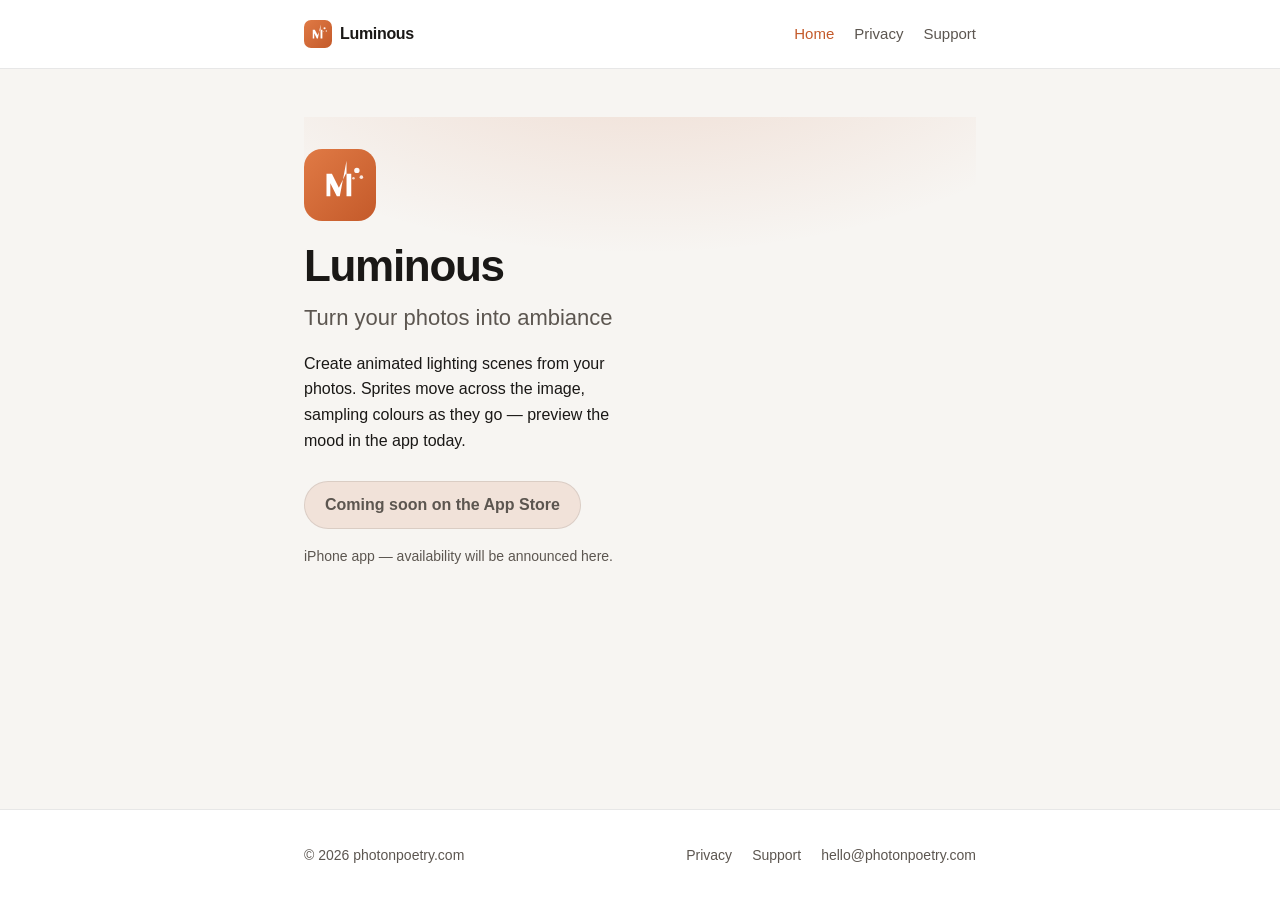
==== index.html @ 47f89f88 "Initial Luminous brochure site for photonpoetry.com. Static HTML/CSS ready for Cloudflare Pages with" ====
<!DOCTYPE html>
<html lang="en">
  <head>
    <meta charset="utf-8" />
    <meta name="viewport" content="width=device-width, initial-scale=1" />
    <title>Luminous — Turn your photos into ambiance</title>
    <meta
      name="description"
      content="Luminous turns your photos into animated lighting scenes with in-app preview. Coming soon on the App Store."
    />
    <link rel="icon" href="assets/favicon.svg" type="image/svg+xml" />
    <link rel="stylesheet" href="assets/style.css" />
  </head>
  <body>
    <header class="site-header">
      <div class="site-header__inner">
        <a class="brand-link" href="index.html">
          <img
            class="brand-link__logo"
            src="assets/logo.svg"
            alt=""
            width="28"
            height="28"
          />
          <span>Luminous</span>
        </a>
        <nav class="site-nav" aria-label="Primary">
          <a href="index.html" aria-current="page">Home</a>
          <a href="privacy.html">Privacy</a>
          <a href="support.html">Support</a>
        </nav>
      </div>
    </header>

    <main class="page">
      <section class="hero">
        <img
          class="hero__mark"
          src="assets/logo.svg"
          alt=""
          width="72"
          height="72"
        />
        <h1>Luminous</h1>
        <p class="hero__tagline">Turn your photos into ambiance</p>
        <p class="hero__intro">
          Create animated lighting scenes from your photos. Sprites move across
          the image, sampling colours as they go — preview the mood in the app
          today.
        </p>

        <!-- App Store URL: replace the disabled CTA below when the listing is live -->
        <p>
          <span class="cta cta--disabled" aria-disabled="true">
            Coming soon on the App Store
          </span>
        </p>
        <p class="cta-note">
          <!-- <a class="cta" href="https://apps.apple.com/app/idXXXXXXXXX">Download on the App Store</a> -->
          iPhone app — availability will be announced here.
        </p>
      </section>
    </main>

    <footer class="site-footer">
      <div class="site-footer__inner">
        <p>© <span id="year"></span> photonpoetry.com</p>
        <nav aria-label="Footer">
          <a href="privacy.html">Privacy</a>
          <a href="support.html">Support</a>
          <a href="mailto:hello@photonpoetry.com">hello@photonpoetry.com</a>
        </nav>
      </div>
    </footer>

    <script>
      document.getElementById("year").textContent = new Date().getFullYear();
    </script>
  </body>
</html>
---- assets/style.css ----
/* Luminous brochure site — mobile-first, system dark mode */

:root {
  color-scheme: light dark;
  --bg: #f7f5f2;
  --bg-elevated: #ffffff;
  --text: #1a1816;
  --text-muted: #5c5650;
  --accent: #c45a2a;
  --accent-soft: rgba(196, 90, 42, 0.12);
  --border: rgba(26, 24, 22, 0.1);
  --focus: #2563eb;
  --hero-glow: radial-gradient(
    ellipse 120% 80% at 50% -20%,
    rgba(196, 90, 42, 0.18),
    transparent 60%
  );
  --max-width: 42rem;
  font-family: -apple-system, BlinkMacSystemFont, "Segoe UI", Roboto, Helvetica,
    Arial, sans-serif;
  line-height: 1.6;
}

@media (prefers-color-scheme: dark) {
  :root {
    --bg: #121110;
    --bg-elevated: #1c1a18;
    --text: #f2efe9;
    --text-muted: #a8a29c;
    --accent: #e07a45;
    --accent-soft: rgba(224, 122, 69, 0.16);
    --border: rgba(242, 239, 233, 0.12);
    --hero-glow: radial-gradient(
      ellipse 120% 80% at 50% -20%,
      rgba(224, 122, 69, 0.22),
      transparent 60%
    );
  }
}

*,
*::before,
*::after {
  box-sizing: border-box;
}

html {
  -webkit-text-size-adjust: 100%;
}

body {
  margin: 0;
  min-height: 100vh;
  display: flex;
  flex-direction: column;
  background: var(--bg);
  color: var(--text);
}

img,
svg {
  display: block;
  max-width: 100%;
}

a {
  color: var(--accent);
  text-decoration-thickness: 1px;
  text-underline-offset: 0.15em;
}

a:hover {
  text-decoration-thickness: 2px;
}

a:focus-visible,
button:focus-visible {
  outline: 2px solid var(--focus);
  outline-offset: 3px;
}

.site-header,
.site-footer {
  padding: 1rem 1.25rem;
}

.site-header {
  border-bottom: 1px solid var(--border);
  background: var(--bg-elevated);
}

.site-header__inner,
.site-footer__inner,
.page {
  width: min(100% - 2.5rem, var(--max-width));
  margin-inline: auto;
}

.site-header__inner {
  display: flex;
  align-items: center;
  justify-content: space-between;
  gap: 1rem;
}

.brand-link {
  display: inline-flex;
  align-items: center;
  gap: 0.5rem;
  color: var(--text);
  text-decoration: none;
  font-weight: 600;
  letter-spacing: -0.02em;
}

.brand-link:hover {
  color: var(--accent);
}

.brand-link__logo {
  width: 1.75rem;
  height: 1.75rem;
}

.site-nav {
  display: flex;
  flex-wrap: wrap;
  gap: 0.75rem 1.25rem;
  font-size: 0.9375rem;
}

.site-nav a {
  color: var(--text-muted);
  text-decoration: none;
}

.site-nav a:hover,
.site-nav a[aria-current="page"] {
  color: var(--accent);
}

.page {
  flex: 1;
  padding: 2.5rem 0 3rem;
}

.hero {
  background: var(--hero-glow);
  padding: 2rem 0 2.5rem;
  margin-bottom: 2rem;
}

.hero__mark {
  width: 4.5rem;
  height: 4.5rem;
  margin-bottom: 1.25rem;
}

.hero h1 {
  margin: 0 0 0.5rem;
  font-size: clamp(2rem, 6vw, 2.75rem);
  line-height: 1.15;
  letter-spacing: -0.03em;
}

.hero__tagline {
  margin: 0 0 1rem;
  font-size: clamp(1.125rem, 3.5vw, 1.375rem);
  color: var(--text-muted);
}

.hero__intro {
  margin: 0 0 1.75rem;
  max-width: 36ch;
}

.cta {
  display: inline-flex;
  align-items: center;
  justify-content: center;
  gap: 0.5rem;
  min-height: 2.75rem;
  padding: 0.625rem 1.25rem;
  border-radius: 999px;
  font-size: 1rem;
  font-weight: 600;
  text-decoration: none;
  border: none;
  cursor: default;
}

.cta--disabled {
  background: var(--accent-soft);
  color: var(--text-muted);
  border: 1px solid var(--border);
}

.cta-note {
  margin: 0.75rem 0 0;
  font-size: 0.875rem;
  color: var(--text-muted);
}

.prose h1,
.prose h2 {
  line-height: 1.25;
  letter-spacing: -0.02em;
}

.prose h1 {
  margin: 0 0 1rem;
  font-size: clamp(1.75rem, 5vw, 2.25rem);
}

.prose h2 {
  margin: 2rem 0 0.75rem;
  font-size: 1.25rem;
}

.prose p,
.prose ul {
  margin: 0 0 1rem;
}

.prose ul {
  padding-left: 1.25rem;
}

.prose li + li {
  margin-top: 0.35rem;
}

.meta {
  font-size: 0.875rem;
  color: var(--text-muted);
}

.faq dt {
  margin: 1.25rem 0 0.35rem;
  font-weight: 600;
}

.faq dd {
  margin: 0;
  color: var(--text-muted);
}

.site-footer {
  margin-top: auto;
  border-top: 1px solid var(--border);
  background: var(--bg-elevated);
  font-size: 0.875rem;
  color: var(--text-muted);
}

.site-footer__inner {
  display: flex;
  flex-wrap: wrap;
  align-items: center;
  justify-content: space-between;
  gap: 0.75rem 1.25rem;
}

.site-footer nav {
  display: flex;
  flex-wrap: wrap;
  gap: 0.75rem 1.25rem;
}

.site-footer a {
  color: var(--text-muted);
  text-decoration: none;
}

.site-footer a:hover {
  color: var(--accent);
}

@media (min-width: 40rem) {
  .site-header,
  .site-footer {
    padding: 1.25rem 1.5rem;
  }

  .page {
    padding: 3rem 0 4rem;
  }
}
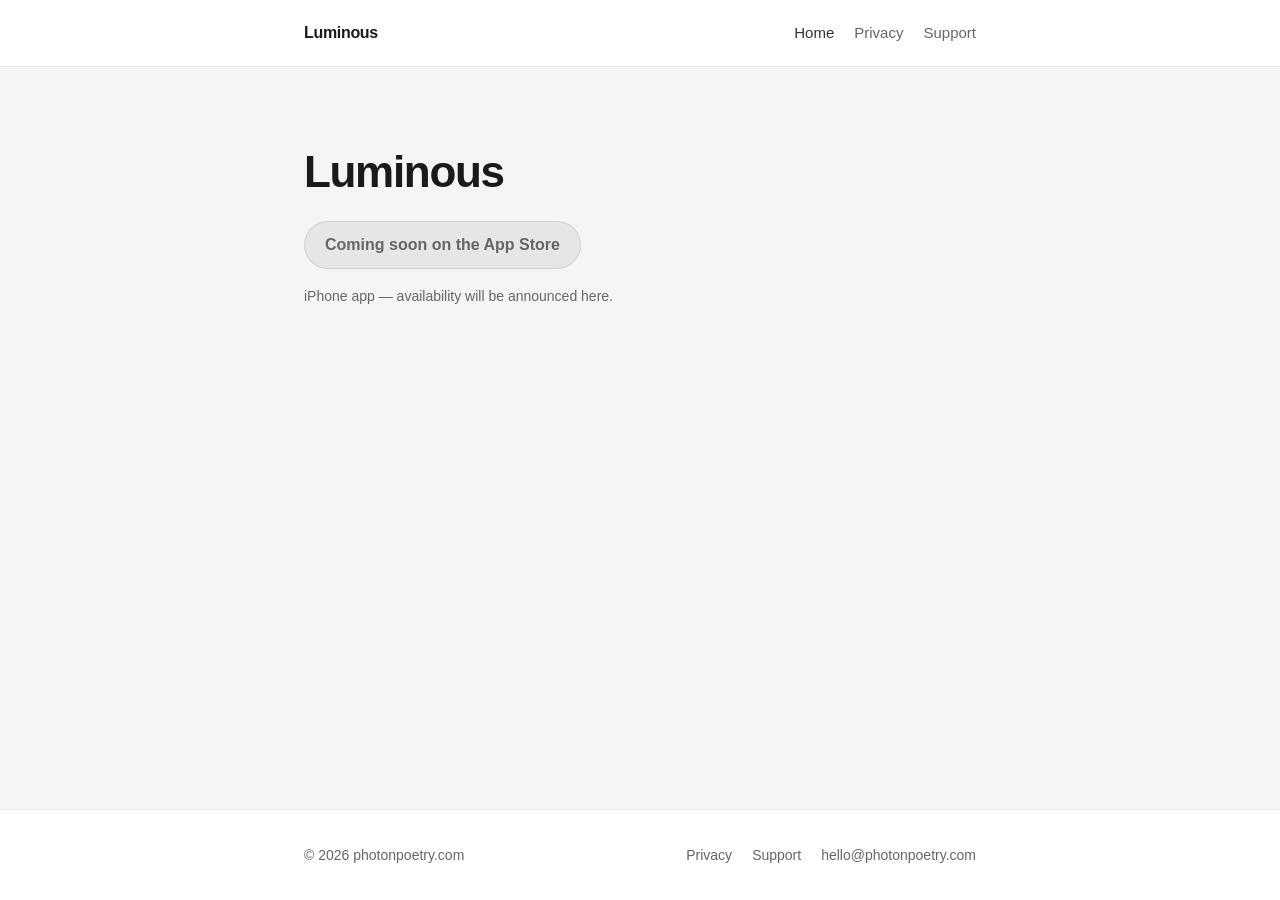
==== commit 2e129660: "Simplify hero and switch to greyscale styling. Remove logo, tagline, and intro blurb; text-only head" ====
--- a/index.html
+++ b/index.html
@@ -3,7 +3,7 @@
   <head>
     <meta charset="utf-8" />
     <meta name="viewport" content="width=device-width, initial-scale=1" />
-    <title>Luminous — Turn your photos into ambiance</title>
+    <title>Luminous</title>
     <meta
       name="description"
       content="Luminous turns your photos into animated lighting scenes with in-app preview. Coming soon on the App Store."
@@ -14,16 +14,7 @@
   <body>
     <header class="site-header">
       <div class="site-header__inner">
-        <a class="brand-link" href="index.html">
-          <img
-            class="brand-link__logo"
-            src="assets/logo.svg"
-            alt=""
-            width="28"
-            height="28"
-          />
-          <span>Luminous</span>
-        </a>
+        <a class="brand-link" href="index.html">Luminous</a>
         <nav class="site-nav" aria-label="Primary">
           <a href="index.html" aria-current="page">Home</a>
           <a href="privacy.html">Privacy</a>
@@ -34,20 +25,7 @@
 
     <main class="page">
       <section class="hero">
-        <img
-          class="hero__mark"
-          src="assets/logo.svg"
-          alt=""
-          width="72"
-          height="72"
-        />
         <h1>Luminous</h1>
-        <p class="hero__tagline">Turn your photos into ambiance</p>
-        <p class="hero__intro">
-          Create animated lighting scenes from your photos. Sprites move across
-          the image, sampling colours as they go — preview the mood in the app
-          today.
-        </p>
 
         <!-- App Store URL: replace the disabled CTA below when the listing is live -->
         <p>
--- a/assets/style.css
+++ b/assets/style.css
@@ -1,20 +1,15 @@
-/* Luminous brochure site — mobile-first, system dark mode */
+/* Luminous brochure site — mobile-first, greyscale, system dark mode */
 
 :root {
   color-scheme: light dark;
-  --bg: #f7f5f2;
+  --bg: #f5f5f5;
   --bg-elevated: #ffffff;
-  --text: #1a1816;
-  --text-muted: #5c5650;
-  --accent: #c45a2a;
-  --accent-soft: rgba(196, 90, 42, 0.12);
-  --border: rgba(26, 24, 22, 0.1);
-  --focus: #2563eb;
-  --hero-glow: radial-gradient(
-    ellipse 120% 80% at 50% -20%,
-    rgba(196, 90, 42, 0.18),
-    transparent 60%
-  );
+  --text: #1a1a1a;
+  --text-muted: #666666;
+  --accent: #333333;
+  --accent-soft: rgba(0, 0, 0, 0.06);
+  --border: rgba(0, 0, 0, 0.1);
+  --focus: #555555;
   --max-width: 42rem;
   font-family: -apple-system, BlinkMacSystemFont, "Segoe UI", Roboto, Helvetica,
     Arial, sans-serif;
@@ -23,18 +18,14 @@
 
 @media (prefers-color-scheme: dark) {
   :root {
-    --bg: #121110;
-    --bg-elevated: #1c1a18;
-    --text: #f2efe9;
-    --text-muted: #a8a29c;
-    --accent: #e07a45;
-    --accent-soft: rgba(224, 122, 69, 0.16);
-    --border: rgba(242, 239, 233, 0.12);
-    --hero-glow: radial-gradient(
-      ellipse 120% 80% at 50% -20%,
-      rgba(224, 122, 69, 0.22),
-      transparent 60%
-    );
+    --bg: #0f0f0f;
+    --bg-elevated: #1a1a1a;
+    --text: #e8e8e8;
+    --text-muted: #cccccc;
+    --accent: #ffffff;
+    --accent-soft: rgba(255, 255, 255, 0.08);
+    --border: rgba(255, 255, 255, 0.12);
+    --focus: #aaaaaa;
   }
 }
 
@@ -55,12 +46,6 @@
   flex-direction: column;
   background: var(--bg);
   color: var(--text);
-}
-
-img,
-svg {
-  display: block;
-  max-width: 100%;
 }
 
 a {
@@ -104,9 +89,6 @@
 }
 
 .brand-link {
-  display: inline-flex;
-  align-items: center;
-  gap: 0.5rem;
   color: var(--text);
   text-decoration: none;
   font-weight: 600;
@@ -115,11 +97,6 @@
 
 .brand-link:hover {
   color: var(--accent);
-}
-
-.brand-link__logo {
-  width: 1.75rem;
-  height: 1.75rem;
 }
 
 .site-nav {
@@ -145,33 +122,14 @@
 }
 
 .hero {
-  background: var(--hero-glow);
   padding: 2rem 0 2.5rem;
-  margin-bottom: 2rem;
-}
-
-.hero__mark {
-  width: 4.5rem;
-  height: 4.5rem;
-  margin-bottom: 1.25rem;
 }
 
 .hero h1 {
-  margin: 0 0 0.5rem;
+  margin: 0 0 1.5rem;
   font-size: clamp(2rem, 6vw, 2.75rem);
   line-height: 1.15;
   letter-spacing: -0.03em;
-}
-
-.hero__tagline {
-  margin: 0 0 1rem;
-  font-size: clamp(1.125rem, 3.5vw, 1.375rem);
-  color: var(--text-muted);
-}
-
-.hero__intro {
-  margin: 0 0 1.75rem;
-  max-width: 36ch;
 }
 
 .cta {
